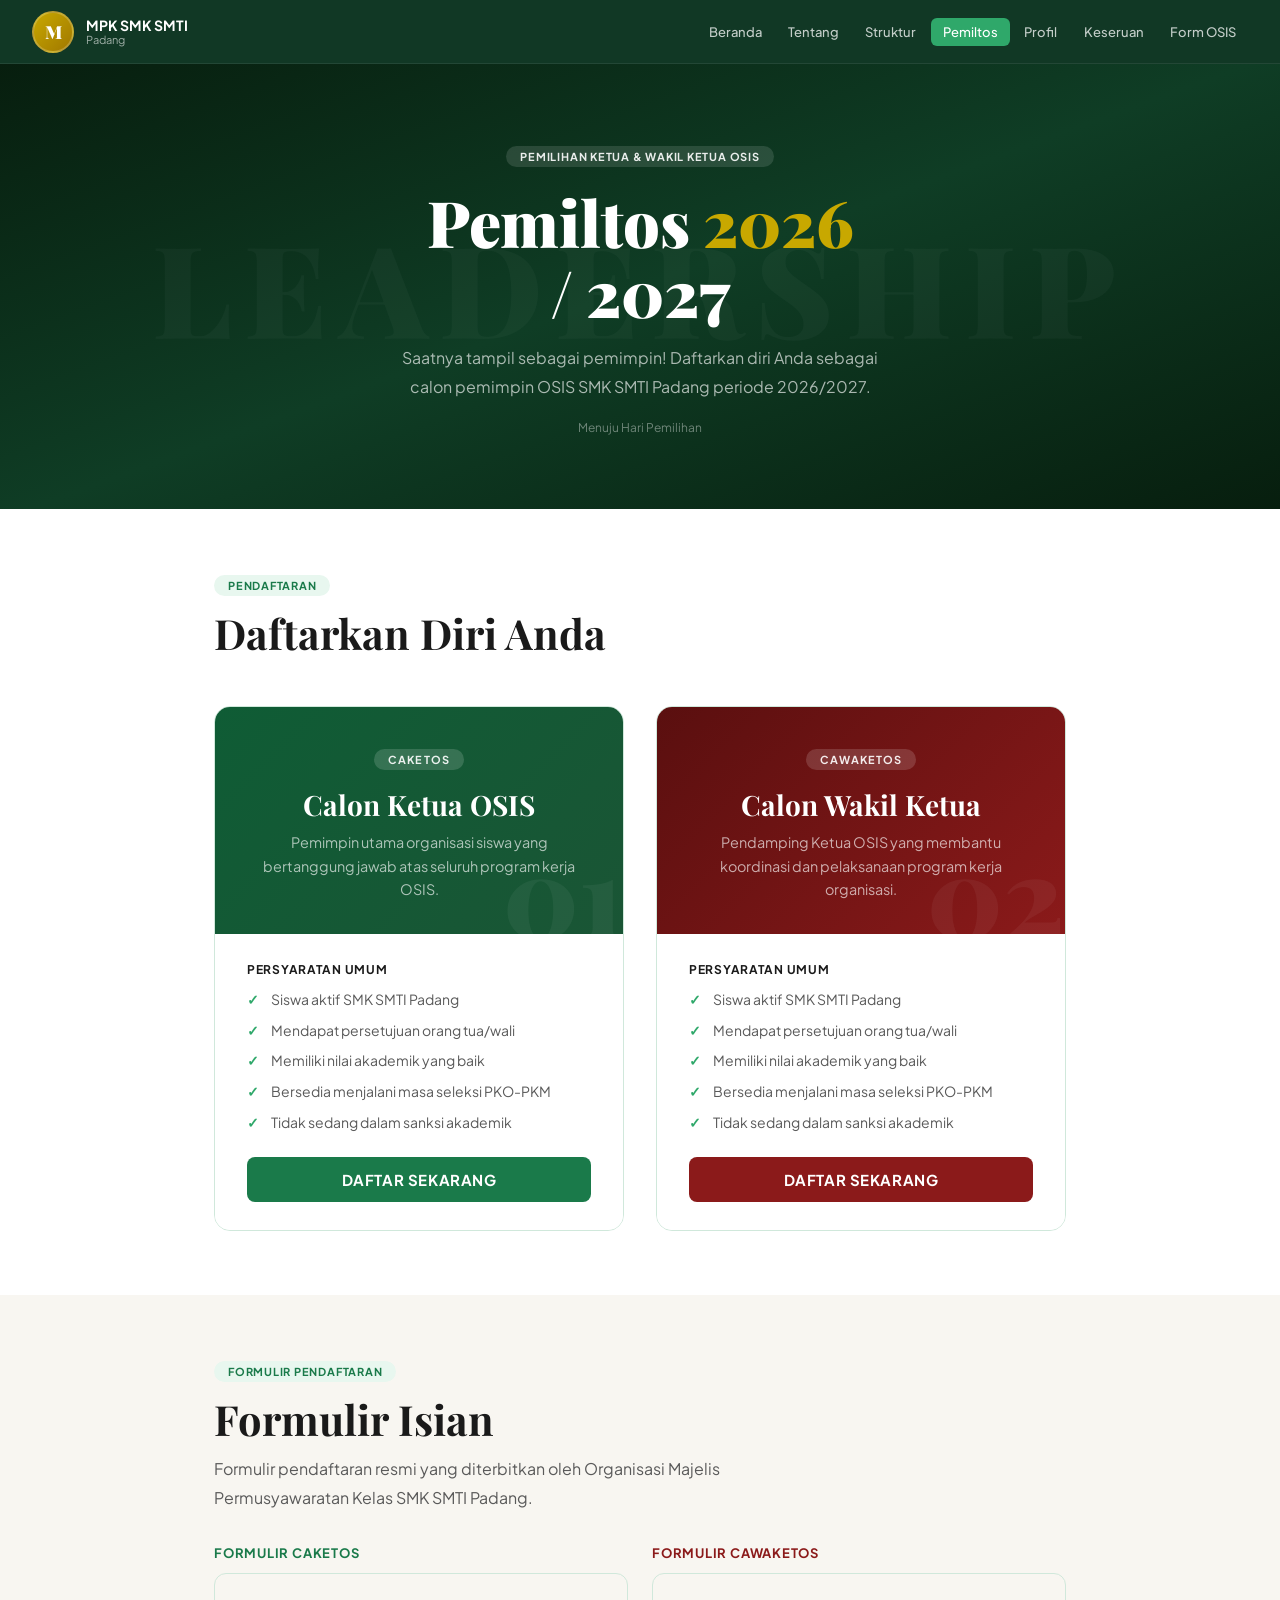
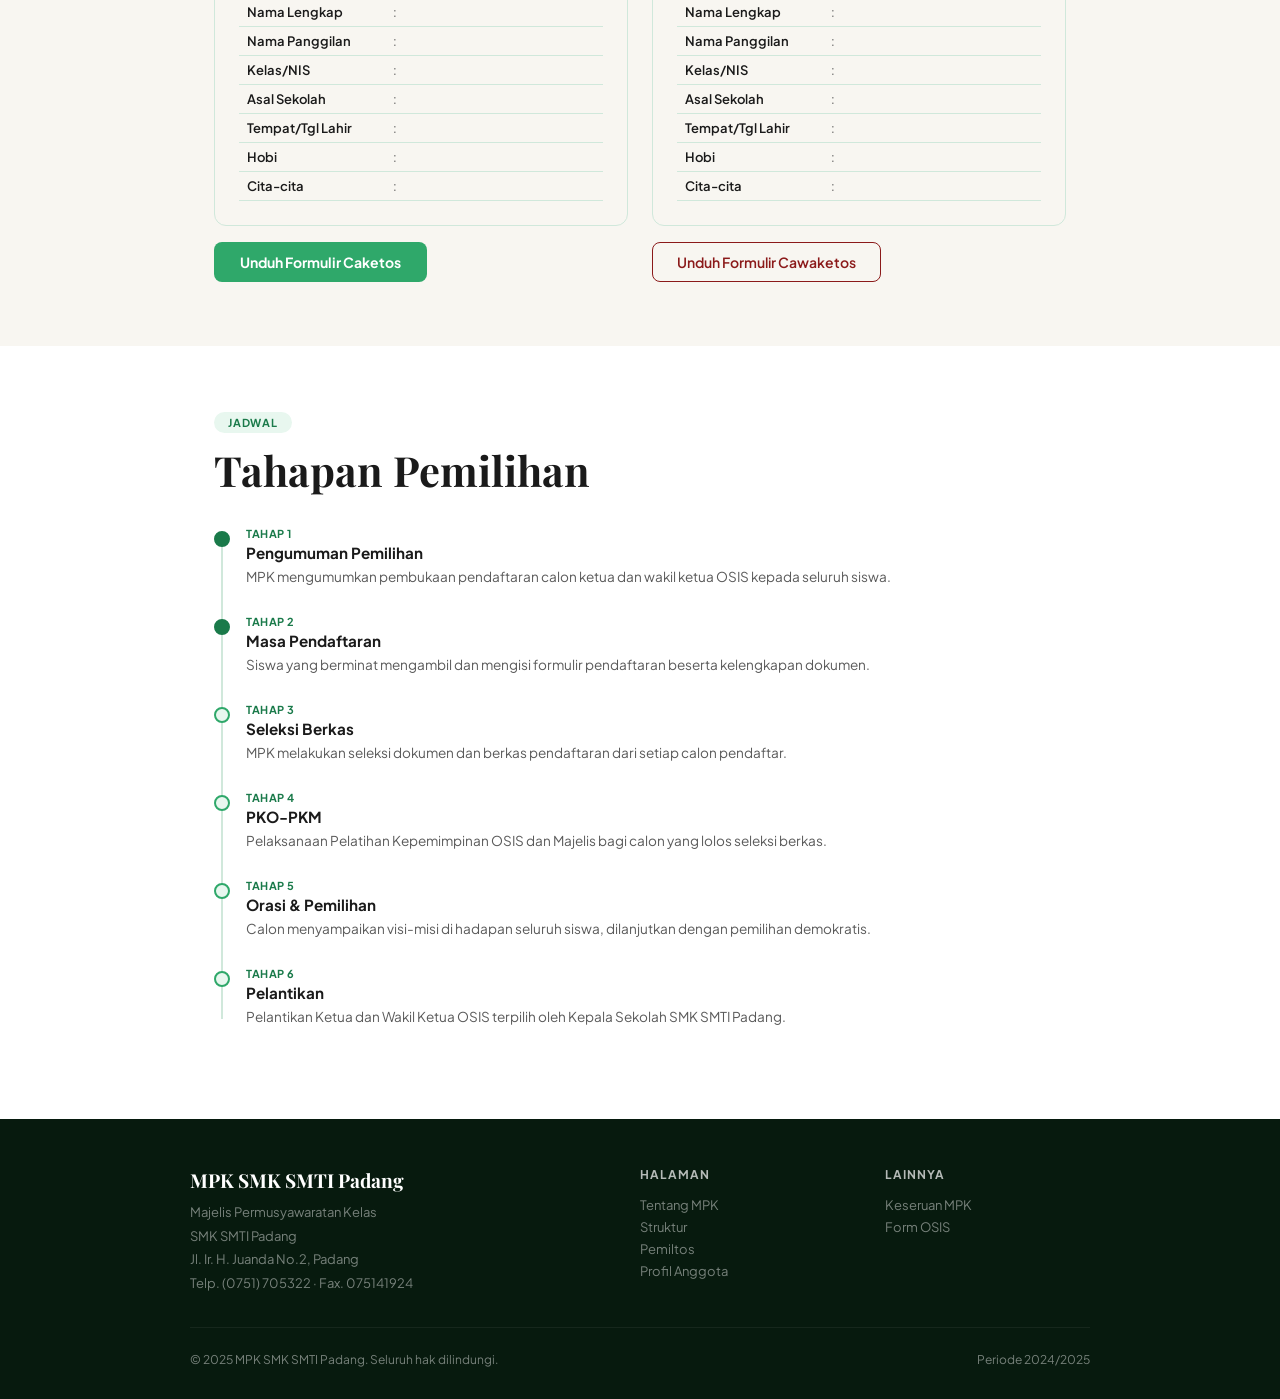
==== pemiltos.html @ 47f1c891 "Add files via upload" ====
<!DOCTYPE html>
<html lang="id">
<head>
<meta charset="UTF-8">
<meta name="viewport" content="width=device-width, initial-scale=1.0">
<title>Pemiltos 2026/2027 — MPK SMK SMTI Padang</title>
<link rel="stylesheet" href="style.css">
<style>
.content-section { padding: 64px 1.5rem; }
.content-section.alt { background: var(--putih); }

/* HERO OVERRIDE */
.pemiltos-hero {
  background: linear-gradient(160deg, #071e0e 0%, #0f3d25 50%, #071e0e 100%);
  padding: 80px 1.5rem 70px; text-align: center; position: relative; overflow: hidden;
}
.pemiltos-hero::before {
  content: 'LEADERSHIP';
  position: absolute; top: 50%; left: 50%; transform: translate(-50%,-50%);
  font-family: 'Playfair Display', serif; font-size: 8rem; font-weight: 900;
  color: rgba(255,255,255,0.03); white-space: nowrap; letter-spacing: 0.1em; pointer-events: none;
}
.pemiltos-hero .section-tag { background: rgba(255,255,255,0.12); color: rgba(255,255,255,0.9); }
.pemiltos-hero h1 { font-family: 'Playfair Display', serif; font-size: clamp(2.5rem,6vw,4rem); color: white; font-weight: 900; line-height: 1.1; margin: 0.5rem 0 1rem; }
.pemiltos-hero h1 em { color: var(--kuning); font-style: normal; }
.pemiltos-hero p { color: rgba(255,255,255,0.65); font-size: 1rem; line-height: 1.8; max-width: 500px; margin: 0 auto; }

/* COUNTDOWN */
.countdown-wrap {
  background: rgba(255,255,255,0.06); border: 1px solid rgba(255,255,255,0.12);
  border-radius: 14px; padding: 1.5rem 2rem; max-width: 480px; margin: 2.5rem auto 0;
  display: flex; justify-content: center; gap: 2rem;
}
.cd-item { text-align: center; }
.cd-num { font-family: 'Playfair Display', serif; font-size: 2.25rem; font-weight: 700; color: var(--kuning); line-height: 1; }
.cd-label { font-size: 11px; color: rgba(255,255,255,0.45); margin-top: 5px; text-transform: uppercase; letter-spacing: 0.07em; }
.cd-sep { font-family: 'Playfair Display', serif; font-size: 2rem; color: rgba(255,255,255,0.2); align-self: center; padding-bottom: 10px; }

/* CARDS DAFTAR */
.daftar-grid { display: grid; grid-template-columns: 1fr 1fr; gap: 2rem; margin-top: 3rem; }
.daftar-card {
  border-radius: 16px; overflow: hidden; border: 1px solid var(--border);
  transition: all 0.25s;
}
.daftar-card:hover { transform: translateY(-4px); box-shadow: 0 16px 40px rgba(26,122,74,0.15); }
.daftar-card-top {
  padding: 2.5rem 2rem 2rem; text-align: center; position: relative; overflow: hidden;
}
.daftar-card.caketos .daftar-card-top { background: linear-gradient(135deg, var(--hijau-gelap), #1a5535); }
.daftar-card.cawaketos .daftar-card-top { background: linear-gradient(135deg, #5a0f0f, var(--merah)); }
.daftar-card-top::before {
  content: attr(data-num);
  position: absolute; bottom: -15px; right: 0;
  font-family: 'Playfair Display', serif; font-size: 7rem; font-weight: 900;
  color: rgba(255,255,255,0.05); line-height: 1; pointer-events: none;
}
.daftar-label {
  display: inline-block; background: rgba(255,255,255,0.15); color: rgba(255,255,255,0.9);
  font-size: 11px; font-weight: 700; padding: 4px 14px; border-radius: 100px;
  letter-spacing: 0.1em; text-transform: uppercase; margin-bottom: 1rem;
}
.daftar-card-top h2 { font-family: 'Playfair Display', serif; font-size: 1.75rem; color: white; margin-bottom: 0.5rem; }
.daftar-card-top p { color: rgba(255,255,255,0.65); font-size: 0.9rem; line-height: 1.65; }
.daftar-card-body { background: var(--putih); padding: 1.75rem 2rem; }
.syarat-list { list-style: none; display: flex; flex-direction: column; gap: 0.6rem; margin-bottom: 1.5rem; }
.syarat-list li { font-size: 0.875rem; color: var(--teks-abu); padding-left: 1.5rem; position: relative; line-height: 1.5; }
.syarat-list li::before { content: '✓'; position: absolute; left: 0; color: var(--hijau-terang); font-weight: 700; }
.syarat-list li strong { color: var(--teks); }
.daftar-card.cawaketos .btn-daftar { background: var(--merah); }
.daftar-card.cawaketos .btn-daftar:hover { background: #a52020; }
.btn-daftar {
  display: block; background: var(--hijau); color: white; text-align: center;
  padding: 13px; border-radius: 8px; text-decoration: none; font-weight: 700;
  font-size: 15px; letter-spacing: 0.04em; transition: all 0.2s;
}
.btn-daftar:hover { transform: translateY(-1px); }

/* FORMULIR */
.formulir-preview {
  background: var(--bg); border-radius: 12px; border: 1px solid var(--border);
  padding: 1.5rem; font-size: 13px; color: var(--teks-abu);
}
.formulir-preview table { width: 100%; border-collapse: collapse; }
.formulir-preview td { padding: 6px 8px; border-bottom: 1px solid var(--border); }
.formulir-preview td:first-child { font-weight: 600; color: var(--teks); width: 40%; }

/* TIMELINE */
.timeline { position: relative; padding-left: 2rem; margin-top: 2rem; }
.timeline::before { content: ''; position: absolute; left: 7px; top: 8px; bottom: 8px; width: 2px; background: var(--border); }
.tl-item { position: relative; margin-bottom: 1.75rem; }
.tl-dot {
  position: absolute; left: -2rem; top: 4px;
  width: 16px; height: 16px; border-radius: 50%;
  background: var(--hijau-muda); border: 2px solid var(--hijau-terang);
}
.tl-item.done .tl-dot { background: var(--hijau); border-color: var(--hijau); }
.tl-item h4 { font-size: 0.95rem; font-weight: 700; color: var(--teks); margin-bottom: 4px; }
.tl-item p { font-size: 0.85rem; color: var(--teks-abu); line-height: 1.55; }
.tl-date { font-size: 11px; font-weight: 700; color: var(--hijau); text-transform: uppercase; letter-spacing: 0.05em; margin-bottom: 3px; }

@media(max-width:768px){
  .daftar-grid { grid-template-columns: 1fr; }
  .countdown-wrap { gap: 1rem; padding: 1.25rem; }
  .cd-num { font-size: 1.75rem; }
}
</style>
</head>
<body>
<nav>
  <a href="index.html" class="nav-logo">
    <div class="nav-logo-icon">M</div>
    <div class="nav-title">MPK SMK SMTI<span>Padang</span></div>
  </a>
  <div class="nav-links">
    <a href="index.html">Beranda</a>
    <a href="tentang.html">Tentang</a>
    <a href="struktur.html">Struktur</a>
    <a href="pemiltos.html">Pemiltos</a>
    <a href="profil.html">Profil</a>
    <a href="keseruan.html">Keseruan</a>
    <a href="form-osis.html">Form OSIS</a>
  </div>
  <div class="hamburger" onclick="toggleNav()"><span></span><span></span><span></span></div>
</nav>
<div class="nav-overlay" onclick="toggleNav()"></div>
<div class="nav-drawer">
  <a href="index.html">🏠 Beranda</a>
  <a href="tentang.html">📋 Tentang MPK</a>
  <a href="struktur.html">🏛️ Struktur Organisasi</a>
  <div class="drawer-section">Pemilihan</div>
  <a href="pemiltos.html">🗳️ Pemiltos 2026/2027</a>
  <div class="drawer-section">Profil</div>
  <a href="profil.html?bp=bp20">BP 20</a>
  <a href="profil.html?bp=bp21">BP 21</a>
  <a href="profil.html?bp=bp22">BP 22</a>
  <a href="profil.html?bp=bp23">BP 23</a>
  <div class="drawer-section">Lainnya</div>
  <a href="keseruan.html">🎉 Keseruan MPK</a>
  <a href="form-osis.html">📝 Form OSIS</a>
</div>

<div class="page-wrap">
  <!-- HERO -->
  <div class="pemiltos-hero">
    <div style="position:relative;z-index:1;">
      <span class="section-tag">Pemilihan Ketua &amp; Wakil Ketua OSIS</span>
      <h1>Pemiltos <em>2026</em><br>/ 2027</h1>
      <p>Saatnya tampil sebagai pemimpin! Daftarkan diri Anda sebagai calon pemimpin OSIS SMK SMTI Padang periode 2026/2027.</p>
      <div class="countdown-wrap" id="countdown">
        <div class="cd-item"><div class="cd-num" id="cd-hari">--</div><div class="cd-label">Hari</div></div>
        <div class="cd-sep">:</div>
        <div class="cd-item"><div class="cd-num" id="cd-jam">--</div><div class="cd-label">Jam</div></div>
        <div class="cd-sep">:</div>
        <div class="cd-item"><div class="cd-num" id="cd-menit">--</div><div class="cd-label">Menit</div></div>
        <div class="cd-sep">:</div>
        <div class="cd-item"><div class="cd-num" id="cd-detik">--</div><div class="cd-label">Detik</div></div>
      </div>
      <p style="margin-top:1rem;font-size:12px;color:rgba(255,255,255,0.4);">Menuju Hari Pemilihan</p>
    </div>
  </div>

  <!-- DAFTAR CARDS -->
  <section class="content-section alt">
    <div class="container">
      <span class="section-tag">Pendaftaran</span>
      <h2 class="section-judul">Daftarkan Diri Anda</h2>
      <div class="daftar-grid">
        <!-- CAKETOS -->
        <div class="daftar-card caketos" id="caketos">
          <div class="daftar-card-top" data-num="01">
            <div class="daftar-label">Caketos</div>
            <h2>Calon Ketua OSIS</h2>
            <p>Pemimpin utama organisasi siswa yang bertanggung jawab atas seluruh program kerja OSIS.</p>
          </div>
          <div class="daftar-card-body">
            <p style="font-size:12px;font-weight:700;color:var(--teks);margin-bottom:0.75rem;text-transform:uppercase;letter-spacing:0.06em;">Persyaratan Umum</p>
            <ul class="syarat-list">
              <li>Siswa aktif SMK SMTI Padang</li>
              <li>Mendapat persetujuan orang tua/wali</li>
              <li>Memiliki nilai akademik yang baik</li>
              <li>Bersedia menjalani masa seleksi PKO-PKM</li>
              <li>Tidak sedang dalam sanksi akademik</li>
            </ul>
            <a href="#" class="btn-daftar">DAFTAR SEKARANG</a>
          </div>
        </div>
        <!-- CAWAKETOS -->
        <div class="daftar-card cawaketos" id="cawaketos">
          <div class="daftar-card-top" data-num="02">
            <div class="daftar-label">Cawaketos</div>
            <h2>Calon Wakil Ketua</h2>
            <p>Pendamping Ketua OSIS yang membantu koordinasi dan pelaksanaan program kerja organisasi.</p>
          </div>
          <div class="daftar-card-body">
            <p style="font-size:12px;font-weight:700;color:var(--teks);margin-bottom:0.75rem;text-transform:uppercase;letter-spacing:0.06em;">Persyaratan Umum</p>
            <ul class="syarat-list">
              <li>Siswa aktif SMK SMTI Padang</li>
              <li>Mendapat persetujuan orang tua/wali</li>
              <li>Memiliki nilai akademik yang baik</li>
              <li>Bersedia menjalani masa seleksi PKO-PKM</li>
              <li>Tidak sedang dalam sanksi akademik</li>
            </ul>
            <a href="#" class="btn-daftar">DAFTAR SEKARANG</a>
          </div>
        </div>
      </div>
    </div>
  </section>

  <!-- FORMULIR PREVIEW -->
  <section class="content-section">
    <div class="container">
      <span class="section-tag">Formulir Pendaftaran</span>
      <h2 class="section-judul">Formulir Isian</h2>
      <p class="section-sub" style="margin-bottom:2rem;">Formulir pendaftaran resmi yang diterbitkan oleh Organisasi Majelis Permusyawaratan Kelas SMK SMTI Padang.</p>
      <div style="display:grid;grid-template-columns:1fr 1fr;gap:1.5rem;">
        <div>
          <p style="font-size:13px;font-weight:700;color:var(--hijau);margin-bottom:0.75rem;text-transform:uppercase;letter-spacing:0.06em;">Formulir Caketos</p>
          <div class="formulir-preview">
            <table>
              <tr><td>Nama Lengkap</td><td>:</td></tr>
              <tr><td>Nama Panggilan</td><td>:</td></tr>
              <tr><td>Kelas/NIS</td><td>:</td></tr>
              <tr><td>Asal Sekolah</td><td>:</td></tr>
              <tr><td>Tempat/Tgl Lahir</td><td>:</td></tr>
              <tr><td>Hobi</td><td>:</td></tr>
              <tr><td>Cita-cita</td><td>:</td></tr>
            </table>
          </div>
          <a href="#" class="btn-hijau" style="margin-top:1rem;display:inline-block;">Unduh Formulir Caketos</a>
        </div>
        <div>
          <p style="font-size:13px;font-weight:700;color:var(--merah);margin-bottom:0.75rem;text-transform:uppercase;letter-spacing:0.06em;">Formulir Cawaketos</p>
          <div class="formulir-preview">
            <table>
              <tr><td>Nama Lengkap</td><td>:</td></tr>
              <tr><td>Nama Panggilan</td><td>:</td></tr>
              <tr><td>Kelas/NIS</td><td>:</td></tr>
              <tr><td>Asal Sekolah</td><td>:</td></tr>
              <tr><td>Tempat/Tgl Lahir</td><td>:</td></tr>
              <tr><td>Hobi</td><td>:</td></tr>
              <tr><td>Cita-cita</td><td>:</td></tr>
            </table>
          </div>
          <a href="#" class="btn-outline" style="margin-top:1rem;display:inline-block;border-color:var(--merah);color:var(--merah);">Unduh Formulir Cawaketos</a>
        </div>
      </div>
    </div>
  </section>

  <!-- TIMELINE -->
  <section class="content-section alt">
    <div class="container">
      <span class="section-tag">Jadwal</span>
      <h2 class="section-judul">Tahapan Pemilihan</h2>
      <div class="timeline">
        <div class="tl-item done">
          <div class="tl-dot"></div>
          <div class="tl-date">Tahap 1</div>
          <h4>Pengumuman Pemilihan</h4>
          <p>MPK mengumumkan pembukaan pendaftaran calon ketua dan wakil ketua OSIS kepada seluruh siswa.</p>
        </div>
        <div class="tl-item done">
          <div class="tl-dot"></div>
          <div class="tl-date">Tahap 2</div>
          <h4>Masa Pendaftaran</h4>
          <p>Siswa yang berminat mengambil dan mengisi formulir pendaftaran beserta kelengkapan dokumen.</p>
        </div>
        <div class="tl-item">
          <div class="tl-dot"></div>
          <div class="tl-date">Tahap 3</div>
          <h4>Seleksi Berkas</h4>
          <p>MPK melakukan seleksi dokumen dan berkas pendaftaran dari setiap calon pendaftar.</p>
        </div>
        <div class="tl-item">
          <div class="tl-dot"></div>
          <div class="tl-date">Tahap 4</div>
          <h4>PKO-PKM</h4>
          <p>Pelaksanaan Pelatihan Kepemimpinan OSIS dan Majelis bagi calon yang lolos seleksi berkas.</p>
        </div>
        <div class="tl-item">
          <div class="tl-dot"></div>
          <div class="tl-date">Tahap 5</div>
          <h4>Orasi & Pemilihan</h4>
          <p>Calon menyampaikan visi-misi di hadapan seluruh siswa, dilanjutkan dengan pemilihan demokratis.</p>
        </div>
        <div class="tl-item">
          <div class="tl-dot"></div>
          <div class="tl-date">Tahap 6</div>
          <h4>Pelantikan</h4>
          <p>Pelantikan Ketua dan Wakil Ketua OSIS terpilih oleh Kepala Sekolah SMK SMTI Padang.</p>
        </div>
      </div>
    </div>
  </section>
</div>

<footer>
  <div class="footer-inner">
    <div class="footer-brand">
      <h3>MPK SMK SMTI Padang</h3>
      <p>Majelis Permusyawaratan Kelas<br>SMK SMTI Padang<br>Jl. Ir. H. Juanda No.2, Padang<br>Telp. (0751) 705322 · Fax. 075141924</p>
    </div>
    <div class="footer-col">
      <h4>Halaman</h4>
      <a href="tentang.html">Tentang MPK</a>
      <a href="struktur.html">Struktur</a>
      <a href="pemiltos.html">Pemiltos</a>
      <a href="profil.html">Profil Anggota</a>
    </div>
    <div class="footer-col">
      <h4>Lainnya</h4>
      <a href="keseruan.html">Keseruan MPK</a>
      <a href="form-osis.html">Form OSIS</a>
    </div>
  </div>
  <div class="footer-bottom">
    <span>© 2025 MPK SMK SMTI Padang. Seluruh hak dilindungi.</span>
    <span>Periode 2024/2025</span>
  </div>
</footer>
<script src="nav.js"></script>
<script>
// Countdown to a target date (set to ~6 months from now as example)
const target = new Date('2025-10-01T08:00:00');
function updateCountdown() {
  const now = new Date();
  const diff = target - now;
  if (diff <= 0) { document.getElementById('countdown').style.display='none'; return; }
  const d = Math.floor(diff/86400000);
  const h = Math.floor((diff%86400000)/3600000);
  const m = Math.floor((diff%3600000)/60000);
  const s = Math.floor((diff%60000)/1000);
  document.getElementById('cd-hari').textContent = String(d).padStart(2,'0');
  document.getElementById('cd-jam').textContent = String(h).padStart(2,'0');
  document.getElementById('cd-menit').textContent = String(m).padStart(2,'0');
  document.getElementById('cd-detik').textContent = String(s).padStart(2,'0');
}
updateCountdown();
setInterval(updateCountdown, 1000);
</script>
</body>
</html>
---- style.css ----
@import url('https://fonts.googleapis.com/css2?family=Playfair+Display:wght@700;900&family=Plus+Jakarta+Sans:wght@400;500;600;700&display=swap');

:root {
  --hijau: #1a7a4a;
  --hijau-gelap: #0f5c35;
  --hijau-terang: #2fa86a;
  --hijau-muda: #e8f7ef;
  --merah: #8b1a1a;
  --kuning: #c8a800;
  --teks: #1a1a1a;
  --teks-abu: #5a5a5a;
  --bg: #f8f6f1;
  --putih: #ffffff;
  --border: #d0e8db;
}

* { margin: 0; padding: 0; box-sizing: border-box; }
body {
  font-family: 'Plus Jakarta Sans', sans-serif;
  background: var(--bg);
  color: var(--teks);
  overflow-x: hidden;
}

/* ===== NAV ===== */
nav {
  position: fixed; top: 0; left: 0; right: 0; z-index: 1000;
  background: rgba(10,50,30,0.97);
  backdrop-filter: blur(10px);
  display: flex; align-items: center; justify-content: space-between;
  padding: 0 2rem; height: 64px;
  border-bottom: 1px solid rgba(255,255,255,0.08);
}
.nav-logo { display: flex; align-items: center; gap: 12px; text-decoration: none; }
.nav-logo-icon {
  width: 42px; height: 42px; border-radius: 50%;
  background: linear-gradient(135deg, var(--kuning), #a07800);
  display: flex; align-items: center; justify-content: center;
  font-size: 18px; font-weight: 900; color: white;
  font-family: 'Playfair Display', serif;
  border: 2px solid rgba(255,255,255,0.2);
  flex-shrink: 0;
}
.nav-title { color: white; font-size: 14px; font-weight: 700; line-height: 1.2; }
.nav-title span { display: block; font-size: 11px; font-weight: 400; color: rgba(255,255,255,0.6); }
.nav-links { display: flex; gap: 0.15rem; align-items: center; }
.nav-links a {
  color: rgba(255,255,255,0.75); text-decoration: none; font-size: 13px;
  padding: 6px 12px; border-radius: 6px; transition: all 0.2s; font-weight: 500;
}
.nav-links a:hover { background: rgba(255,255,255,0.12); color: white; }
.nav-links a.aktif { background: var(--hijau-terang); color: white; }

/* Hamburger */
.hamburger { display: none; flex-direction: column; gap: 5px; cursor: pointer; padding: 4px; }
.hamburger span { width: 22px; height: 2px; background: white; border-radius: 2px; transition: 0.3s; display: block; }
.nav-overlay {
  position: fixed; inset: 0; background: rgba(0,0,0,0.5); z-index: 999;
  opacity: 0; pointer-events: none; transition: opacity 0.3s;
}
.nav-overlay.aktif { opacity: 1; pointer-events: all; }
.nav-drawer {
  position: fixed; top: 0; right: -280px; bottom: 0; width: 260px; z-index: 1001;
  background: #0a2c1c; padding: 80px 1.5rem 2rem;
  transition: right 0.3s ease; display: flex; flex-direction: column; gap: 0.25rem;
  overflow-y: auto;
}
.nav-drawer.aktif { right: 0; }
.nav-drawer a {
  color: rgba(255,255,255,0.8); text-decoration: none; font-size: 15px;
  padding: 10px 14px; border-radius: 8px; transition: all 0.2s; font-weight: 500;
}
.nav-drawer a:hover, .nav-drawer a.aktif { background: rgba(255,255,255,0.1); color: white; }
.drawer-section {
  font-size: 10px; font-weight: 700; color: rgba(255,255,255,0.35);
  letter-spacing: 0.1em; text-transform: uppercase;
  padding: 12px 14px 4px; margin-top: 8px;
}

/* ===== LAYOUT ===== */
.page-wrap { padding-top: 64px; min-height: 100vh; }
.container { max-width: 900px; margin: 0 auto; padding: 0 1.5rem; }

/* ===== SHARED COMPONENTS ===== */
.section-tag {
  display: inline-block; background: var(--hijau-muda);
  color: var(--hijau); font-size: 11px; font-weight: 700;
  padding: 4px 14px; border-radius: 100px; letter-spacing: 0.07em;
  text-transform: uppercase; margin-bottom: 0.75rem;
}
.section-judul {
  font-family: 'Playfair Display', serif;
  font-size: clamp(1.75rem, 4vw, 2.6rem);
  font-weight: 700; color: var(--teks); line-height: 1.2; margin-bottom: 0.75rem;
}
.section-sub { font-size: 1rem; color: var(--teks-abu); line-height: 1.8; max-width: 560px; }

.page-hero {
  background: linear-gradient(160deg, var(--hijau-gelap) 0%, #1a5535 100%);
  padding: 60px 1.5rem 50px; position: relative; overflow: hidden;
}
.page-hero::before {
  content: attr(data-title);
  position: absolute; bottom: -20px; right: -10px;
  font-family: 'Playfair Display', serif; font-size: 8rem; font-weight: 900;
  color: rgba(255,255,255,0.04); white-space: nowrap; pointer-events: none;
  line-height: 1;
}
.page-hero .section-tag { background: rgba(255,255,255,0.12); color: rgba(255,255,255,0.9); }
.page-hero h1 {
  font-family: 'Playfair Display', serif;
  font-size: clamp(2rem, 5vw, 3.25rem);
  font-weight: 900; color: white; line-height: 1.15;
}
.page-hero h1 em { color: var(--kuning); font-style: normal; }
.page-hero p { color: rgba(255,255,255,0.7); font-size: 1rem; line-height: 1.75; margin-top: 0.75rem; max-width: 540px; }

.btn-hijau {
  display: inline-block; background: var(--hijau-terang); color: white;
  padding: 11px 26px; border-radius: 8px; text-decoration: none;
  font-weight: 700; font-size: 14px; transition: all 0.2s; border: none; cursor: pointer;
}
.btn-hijau:hover { background: #27cc75; transform: translateY(-1px); }
.btn-outline {
  display: inline-block; background: transparent; color: var(--hijau);
  border: 1.5px solid var(--hijau); padding: 10px 24px; border-radius: 8px;
  text-decoration: none; font-weight: 600; font-size: 14px; transition: all 0.2s; cursor: pointer;
}
.btn-outline:hover { background: var(--hijau-muda); }

/* Card */
.card {
  background: var(--putih); border-radius: 12px;
  border: 1px solid var(--border); padding: 1.5rem;
  transition: all 0.2s;
}
.card:hover { transform: translateY(-2px); box-shadow: 0 8px 24px rgba(26,122,74,0.1); }

/* ===== FOOTER ===== */
footer {
  background: #071a0e;
  color: rgba(255,255,255,0.45);
  padding: 3rem 1.5rem 2rem;
}
.footer-inner {
  max-width: 900px; margin: 0 auto;
  display: grid; grid-template-columns: 2fr 1fr 1fr; gap: 2.5rem;
}
.footer-brand h3 { font-family: 'Playfair Display', serif; color: white; font-size: 1.2rem; margin-bottom: 0.5rem; }
.footer-brand p { font-size: 13px; line-height: 1.8; }
.footer-col h4 { color: rgba(255,255,255,0.7); font-size: 12px; text-transform: uppercase; letter-spacing: 0.08em; margin-bottom: 0.75rem; }
.footer-col a { display: block; color: rgba(255,255,255,0.45); text-decoration: none; font-size: 13px; padding: 3px 0; transition: color 0.2s; }
.footer-col a:hover { color: var(--hijau-terang); }
.footer-bottom { max-width: 900px; margin: 2rem auto 0; padding-top: 1.5rem; border-top: 1px solid rgba(255,255,255,0.06); font-size: 12px; display: flex; justify-content: space-between; flex-wrap: wrap; gap: 0.5rem; }

@media (max-width: 768px) {
  .nav-links { display: none; }
  .hamburger { display: flex; }
  .footer-inner { grid-template-columns: 1fr; gap: 1.5rem; }
  .footer-bottom { flex-direction: column; }
}
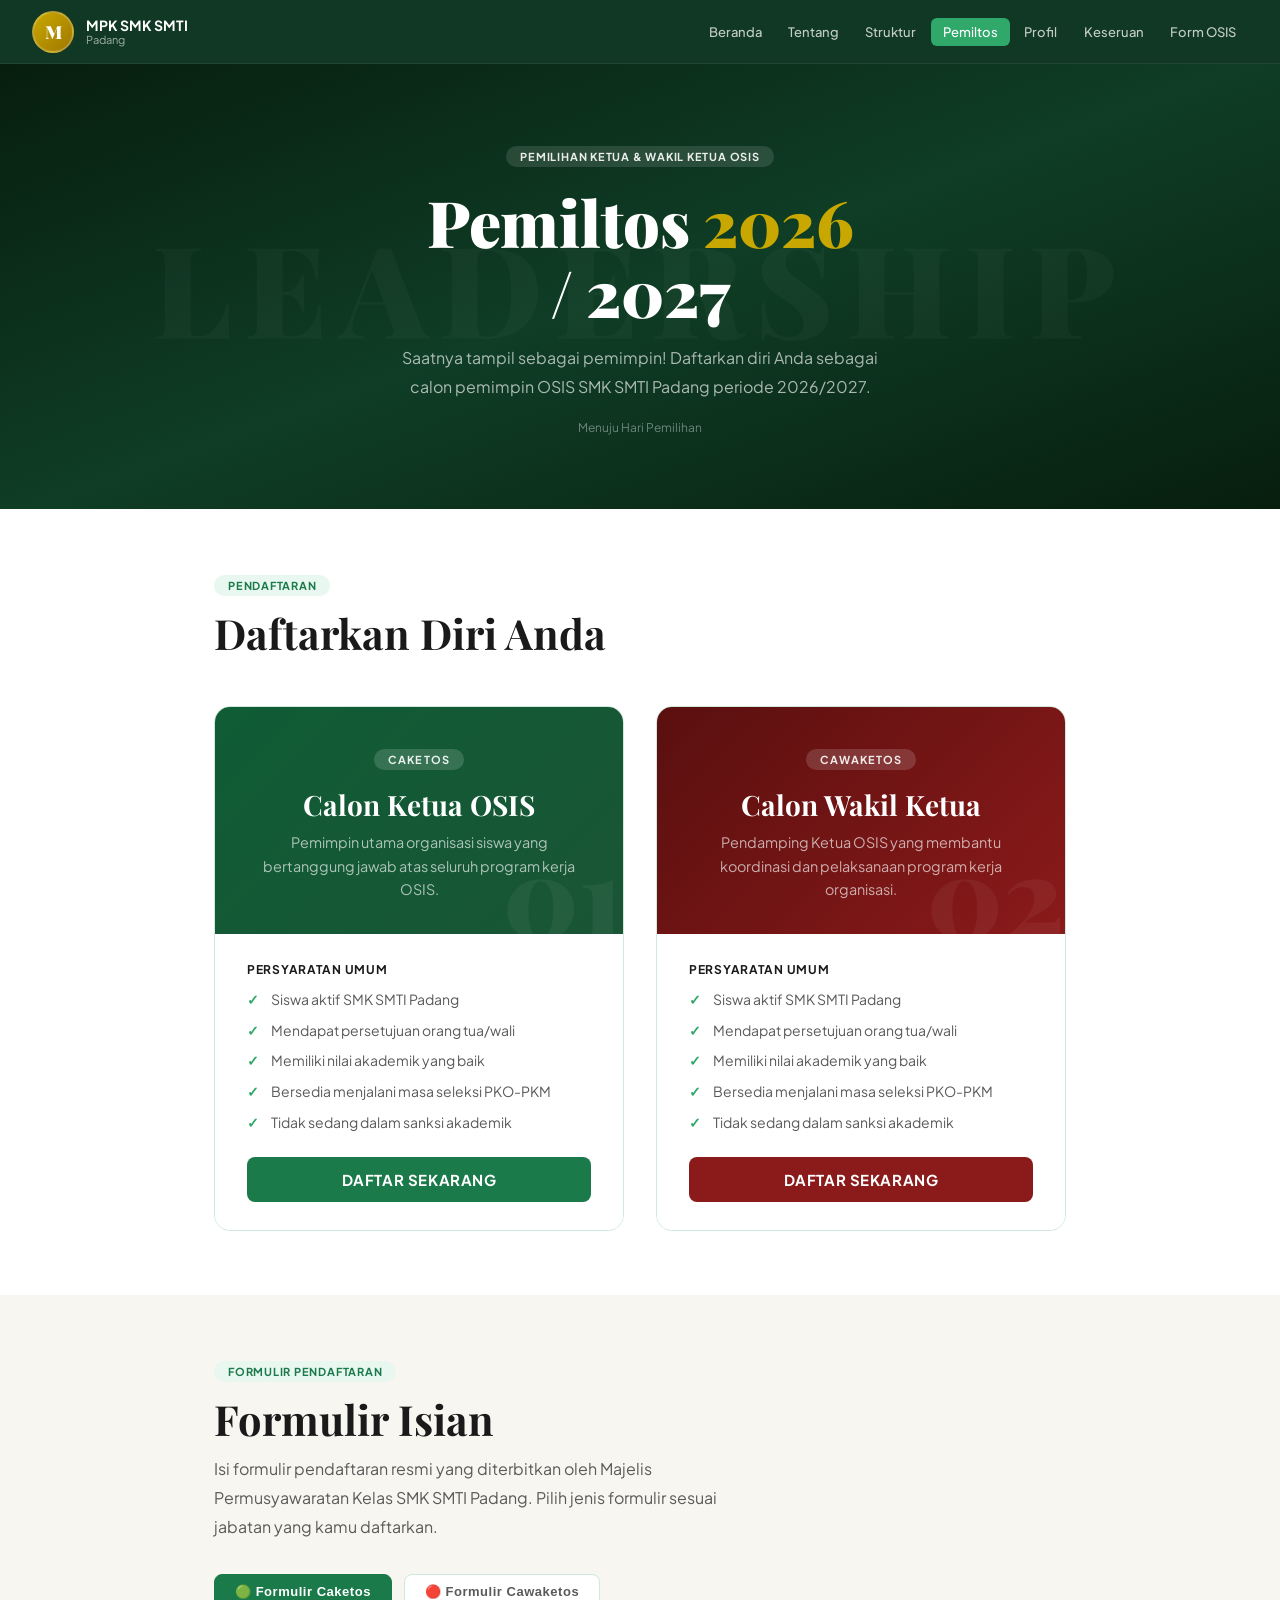
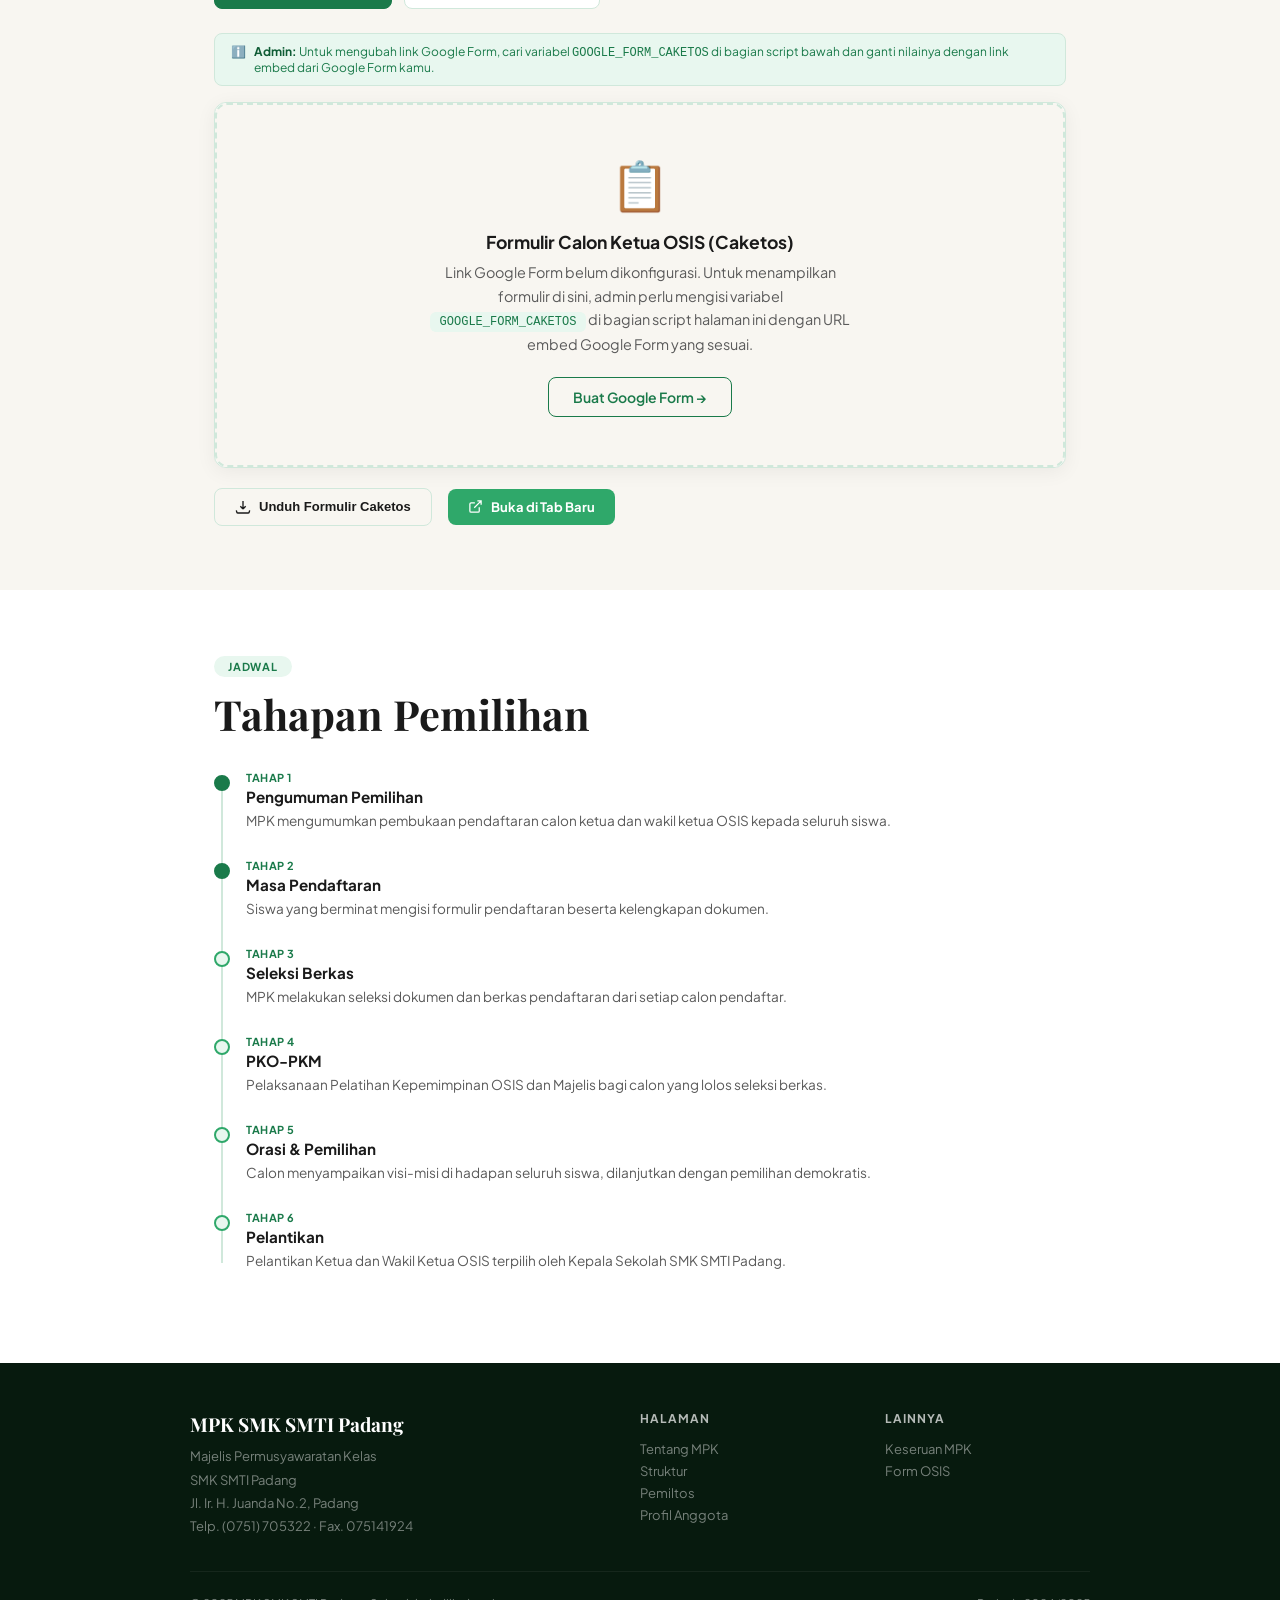
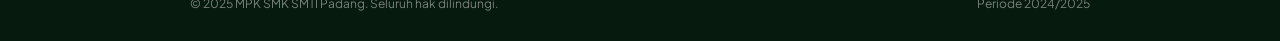
==== commit 17f2fe52: "Add files via upload" ====
--- a/pemiltos.html
+++ b/pemiltos.html
@@ -9,7 +9,7 @@
 .content-section { padding: 64px 1.5rem; }
 .content-section.alt { background: var(--putih); }
 
-/* HERO OVERRIDE */
+/* HERO */
 .pemiltos-hero {
   background: linear-gradient(160deg, #071e0e 0%, #0f3d25 50%, #071e0e 100%);
   padding: 80px 1.5rem 70px; text-align: center; position: relative; overflow: hidden;
@@ -75,14 +75,77 @@
 }
 .btn-daftar:hover { transform: translateY(-1px); }
 
-/* FORMULIR */
-.formulir-preview {
-  background: var(--bg); border-radius: 12px; border: 1px solid var(--border);
-  padding: 1.5rem; font-size: 13px; color: var(--teks-abu);
-}
-.formulir-preview table { width: 100%; border-collapse: collapse; }
-.formulir-preview td { padding: 6px 8px; border-bottom: 1px solid var(--border); }
-.formulir-preview td:first-child { font-weight: 600; color: var(--teks); width: 40%; }
+/* ============================================================
+   FORMULIR GOOGLE FORM EMBED
+   ============================================================ */
+.formulir-tabs {
+  display: flex; gap: 0.75rem; margin-bottom: 1.5rem; flex-wrap: wrap;
+}
+.formulir-tab {
+  padding: 9px 20px; border-radius: 8px; border: 1.5px solid var(--border);
+  background: var(--putih); color: var(--teks-abu); font-size: 13px; font-weight: 700;
+  cursor: pointer; transition: all 0.2s; letter-spacing: 0.04em;
+}
+.formulir-tab.aktif.caketos { background: var(--hijau); border-color: var(--hijau); color: white; }
+.formulir-tab.aktif.cawaketos { background: var(--merah); border-color: var(--merah); color: white; }
+.formulir-tab:not(.aktif):hover { border-color: var(--hijau); color: var(--hijau); }
+
+.form-panel { display: none; }
+.form-panel.aktif { display: block; }
+
+/* Wrapper iframe Google Form */
+.google-form-wrap {
+  border-radius: 12px; overflow: hidden; border: 1px solid var(--border);
+  box-shadow: 0 4px 20px rgba(0,0,0,0.06); background: white;
+  position: relative;
+}
+.google-form-wrap iframe {
+  width: 100%; border: none; display: block;
+  min-height: 620px;
+}
+
+/* Placeholder jika link belum diisi */
+.form-placeholder {
+  background: var(--bg); border-radius: 12px; border: 2px dashed var(--border);
+  padding: 3rem 2rem; text-align: center;
+}
+.form-placeholder .placeholder-icon { font-size: 3rem; margin-bottom: 1rem; }
+.form-placeholder h4 { font-size: 1.1rem; font-weight: 700; color: var(--teks); margin-bottom: 0.5rem; }
+.form-placeholder p { font-size: 0.9rem; color: var(--teks-abu); line-height: 1.65; max-width: 440px; margin: 0 auto 1.25rem; }
+.form-placeholder code {
+  background: var(--hijau-muda); color: var(--hijau); font-size: 12px;
+  padding: 3px 10px; border-radius: 6px; font-family: monospace;
+}
+
+/* Tombol unduh formulir */
+.formulir-aksi {
+  display: flex; gap: 1rem; margin-top: 1.25rem; flex-wrap: wrap; align-items: center;
+}
+.btn-unduh {
+  display: inline-flex; align-items: center; gap: 8px;
+  background: var(--bg); color: var(--teks); border: 1.5px solid var(--border);
+  padding: 10px 20px; border-radius: 8px; text-decoration: none; font-weight: 700;
+  font-size: 13px; transition: all 0.2s; cursor: pointer;
+}
+.btn-unduh:hover { border-color: var(--hijau); color: var(--hijau); background: var(--hijau-muda); }
+.btn-unduh svg { width: 16px; height: 16px; flex-shrink: 0; }
+.btn-buka-form {
+  display: inline-flex; align-items: center; gap: 8px;
+  background: var(--hijau-terang); color: white;
+  padding: 10px 20px; border-radius: 8px; text-decoration: none; font-weight: 700;
+  font-size: 13px; transition: all 0.2s;
+}
+.btn-buka-form:hover { background: #27cc75; transform: translateY(-1px); }
+.btn-buka-form-merah { background: var(--merah); }
+.btn-buka-form-merah:hover { background: #a52020; }
+
+/* Keterangan link form */
+.form-link-info {
+  background: var(--hijau-muda); border-radius: 8px; border: 1px solid var(--border);
+  padding: 10px 16px; font-size: 12px; color: var(--hijau); margin-bottom: 1rem;
+  display: flex; align-items: flex-start; gap: 8px;
+}
+.form-link-info strong { color: var(--hijau-gelap); }
 
 /* TIMELINE */
 .timeline { position: relative; padding-left: 2rem; margin-top: 2rem; }
@@ -102,6 +165,7 @@
   .daftar-grid { grid-template-columns: 1fr; }
   .countdown-wrap { gap: 1rem; padding: 1.25rem; }
   .cd-num { font-size: 1.75rem; }
+  .formulir-aksi { flex-direction: column; align-items: flex-start; }
 }
 </style>
 </head>
@@ -181,7 +245,8 @@
               <li>Bersedia menjalani masa seleksi PKO-PKM</li>
               <li>Tidak sedang dalam sanksi akademik</li>
             </ul>
-            <a href="#" class="btn-daftar">DAFTAR SEKARANG</a>
+            <!-- Tombol daftar langsung scroll ke form Google di bawah -->
+            <a href="#formulir-caketos" class="btn-daftar" onclick="bukaFormulir('caketos')">DAFTAR SEKARANG</a>
           </div>
         </div>
         <!-- CAWAKETOS -->
@@ -200,49 +265,104 @@
               <li>Bersedia menjalani masa seleksi PKO-PKM</li>
               <li>Tidak sedang dalam sanksi akademik</li>
             </ul>
-            <a href="#" class="btn-daftar">DAFTAR SEKARANG</a>
+            <a href="#formulir-cawaketos" class="btn-daftar" onclick="bukaFormulir('cawaketos')">DAFTAR SEKARANG</a>
           </div>
         </div>
       </div>
     </div>
   </section>
 
-  <!-- FORMULIR PREVIEW -->
-  <section class="content-section">
+  <!-- FORMULIR PENDAFTARAN (Google Form Embed + Unduh) -->
+  <section class="content-section" id="formulir-section">
     <div class="container">
       <span class="section-tag">Formulir Pendaftaran</span>
       <h2 class="section-judul">Formulir Isian</h2>
-      <p class="section-sub" style="margin-bottom:2rem;">Formulir pendaftaran resmi yang diterbitkan oleh Organisasi Majelis Permusyawaratan Kelas SMK SMTI Padang.</p>
-      <div style="display:grid;grid-template-columns:1fr 1fr;gap:1.5rem;">
-        <div>
-          <p style="font-size:13px;font-weight:700;color:var(--hijau);margin-bottom:0.75rem;text-transform:uppercase;letter-spacing:0.06em;">Formulir Caketos</p>
-          <div class="formulir-preview">
-            <table>
-              <tr><td>Nama Lengkap</td><td>:</td></tr>
-              <tr><td>Nama Panggilan</td><td>:</td></tr>
-              <tr><td>Kelas/NIS</td><td>:</td></tr>
-              <tr><td>Asal Sekolah</td><td>:</td></tr>
-              <tr><td>Tempat/Tgl Lahir</td><td>:</td></tr>
-              <tr><td>Hobi</td><td>:</td></tr>
-              <tr><td>Cita-cita</td><td>:</td></tr>
-            </table>
+      <p class="section-sub" style="margin-bottom:2rem;">
+        Isi formulir pendaftaran resmi yang diterbitkan oleh Majelis Permusyawaratan Kelas SMK SMTI Padang.
+        Pilih jenis formulir sesuai jabatan yang kamu daftarkan.
+      </p>
+
+      <!-- Tab pilih formulir -->
+      <div class="formulir-tabs">
+        <button class="formulir-tab aktif caketos" onclick="bukaFormulir('caketos')" id="tab-caketos">
+          🟢 Formulir Caketos
+        </button>
+        <button class="formulir-tab cawaketos" onclick="bukaFormulir('cawaketos')" id="tab-cawaketos">
+          🔴 Formulir Cawaketos
+        </button>
+      </div>
+
+      <!-- ============================================================
+           FORMULIR CAKETOS
+           Cara mengatur: Ganti nilai GOOGLE_FORM_CAKETOS dengan link
+           embed Google Form milikmu. Klik "Send" di Google Form →
+           pilih ikon "<>" → centang "Embed" → salin URL iframe-nya.
+           Contoh: https://docs.google.com/forms/d/e/XXXXXX/viewform?embedded=true
+           ============================================================ -->
+      <div class="form-panel aktif" id="formulir-caketos">
+        <div class="form-link-info">
+          <span>ℹ️</span>
+          <div>
+            <strong>Admin:</strong> Untuk mengubah link Google Form, cari variabel
+            <code>GOOGLE_FORM_CAKETOS</code> di bagian script bawah dan ganti nilainya
+            dengan link embed dari Google Form kamu.
           </div>
-          <a href="#" class="btn-hijau" style="margin-top:1rem;display:inline-block;">Unduh Formulir Caketos</a>
-        </div>
-        <div>
-          <p style="font-size:13px;font-weight:700;color:var(--merah);margin-bottom:0.75rem;text-transform:uppercase;letter-spacing:0.06em;">Formulir Cawaketos</p>
-          <div class="formulir-preview">
-            <table>
-              <tr><td>Nama Lengkap</td><td>:</td></tr>
-              <tr><td>Nama Panggilan</td><td>:</td></tr>
-              <tr><td>Kelas/NIS</td><td>:</td></tr>
-              <tr><td>Asal Sekolah</td><td>:</td></tr>
-              <tr><td>Tempat/Tgl Lahir</td><td>:</td></tr>
-              <tr><td>Hobi</td><td>:</td></tr>
-              <tr><td>Cita-cita</td><td>:</td></tr>
-            </table>
+        </div>
+
+        <!-- Google Form akan dimuat di sini oleh JavaScript -->
+        <div class="google-form-wrap" id="wrap-caketos">
+          <!-- iframe diisi otomatis oleh script -->
+        </div>
+
+        <!-- Aksi: Unduh & Buka di tab baru -->
+        <div class="formulir-aksi">
+          <button class="btn-unduh" onclick="unduhFormulir('caketos')" title="Unduh formulir sebagai PDF">
+            <svg viewBox="0 0 24 24" fill="none" stroke="currentColor" stroke-width="2">
+              <path d="M12 15V3m0 12l-4-4m4 4l4-4M2 17l.621 2.485A2 2 0 004.561 21h14.878a2 2 0 001.94-1.515L22 17"/>
+            </svg>
+            Unduh Formulir Caketos
+          </button>
+          <a href="#" id="link-buka-caketos" target="_blank" rel="noopener" class="btn-buka-form">
+            <svg viewBox="0 0 24 24" fill="none" stroke="currentColor" stroke-width="2" style="width:15px;height:15px;">
+              <path d="M18 13v6a2 2 0 01-2 2H5a2 2 0 01-2-2V8a2 2 0 012-2h6M15 3h6v6M10 14L21 3"/>
+            </svg>
+            Buka di Tab Baru
+          </a>
+        </div>
+      </div>
+
+      <!-- ============================================================
+           FORMULIR CAWAKETOS
+           Cara mengatur: Ganti nilai GOOGLE_FORM_CAWAKETOS dengan link
+           embed Google Form untuk Cawaketos.
+           ============================================================ -->
+      <div class="form-panel" id="formulir-cawaketos">
+        <div class="form-link-info" style="background:#fff0f0;border-color:#f5c0c0;color:var(--merah);">
+          <span>ℹ️</span>
+          <div>
+            <strong>Admin:</strong> Untuk mengubah link Google Form, cari variabel
+            <code>GOOGLE_FORM_CAWAKETOS</code> di bagian script bawah dan ganti nilainya
+            dengan link embed dari Google Form kamu.
           </div>
-          <a href="#" class="btn-outline" style="margin-top:1rem;display:inline-block;border-color:var(--merah);color:var(--merah);">Unduh Formulir Cawaketos</a>
+        </div>
+
+        <div class="google-form-wrap" id="wrap-cawaketos">
+          <!-- iframe diisi otomatis oleh script -->
+        </div>
+
+        <div class="formulir-aksi">
+          <button class="btn-unduh" onclick="unduhFormulir('cawaketos')" title="Unduh formulir sebagai PDF" style="border-color:var(--merah);color:var(--merah);">
+            <svg viewBox="0 0 24 24" fill="none" stroke="currentColor" stroke-width="2">
+              <path d="M12 15V3m0 12l-4-4m4 4l4-4M2 17l.621 2.485A2 2 0 004.561 21h14.878a2 2 0 001.94-1.515L22 17"/>
+            </svg>
+            Unduh Formulir Cawaketos
+          </button>
+          <a href="#" id="link-buka-cawaketos" target="_blank" rel="noopener" class="btn-buka-form btn-buka-form-merah">
+            <svg viewBox="0 0 24 24" fill="none" stroke="currentColor" stroke-width="2" style="width:15px;height:15px;">
+              <path d="M18 13v6a2 2 0 01-2 2H5a2 2 0 01-2-2V8a2 2 0 012-2h6M15 3h6v6M10 14L21 3"/>
+            </svg>
+            Buka di Tab Baru
+          </a>
         </div>
       </div>
     </div>
@@ -264,7 +384,7 @@
           <div class="tl-dot"></div>
           <div class="tl-date">Tahap 2</div>
           <h4>Masa Pendaftaran</h4>
-          <p>Siswa yang berminat mengambil dan mengisi formulir pendaftaran beserta kelengkapan dokumen.</p>
+          <p>Siswa yang berminat mengisi formulir pendaftaran beserta kelengkapan dokumen.</p>
         </div>
         <div class="tl-item">
           <div class="tl-dot"></div>
@@ -281,7 +401,7 @@
         <div class="tl-item">
           <div class="tl-dot"></div>
           <div class="tl-date">Tahap 5</div>
-          <h4>Orasi & Pemilihan</h4>
+          <h4>Orasi &amp; Pemilihan</h4>
           <p>Calon menyampaikan visi-misi di hadapan seluruh siswa, dilanjutkan dengan pemilihan demokratis.</p>
         </div>
         <div class="tl-item">
@@ -319,9 +439,114 @@
     <span>Periode 2024/2025</span>
   </div>
 </footer>
+
 <script src="nav.js"></script>
 <script>
-// Countdown to a target date (set to ~6 months from now as example)
+/* ============================================================
+   KONFIGURASI LINK GOOGLE FORM
+   
+   Ganti nilai di bawah ini dengan link Google Form milikmu.
+   
+   CARA MENDAPATKAN LINK EMBED:
+   1. Buka Google Form → klik tombol "Kirim" (Send)
+   2. Pilih ikon "</>" (Embed)
+   3. Salin URL dari atribut src pada kode iframe yang muncul
+   4. Tempel di sini (ganti tanda "" di bawah)
+   
+   Contoh:
+   GOOGLE_FORM_CAKETOS = "https://docs.google.com/forms/d/e/1FAIpQLSe.../viewform?embedded=true"
+   
+   LINK UNDUH (opsional):
+   Jika ingin tombol unduh mengarah ke file (PDF/Word di Google Drive),
+   isi UNDUH_CAKETOS dan UNDUH_CAWAKETOS dengan link download-nya.
+   ============================================================ */
+const GOOGLE_FORM_CAKETOS    = ""; // Tempel link embed Google Form Caketos di sini
+const GOOGLE_FORM_CAWAKETOS  = ""; // Tempel link embed Google Form Cawaketos di sini
+const UNDUH_CAKETOS          = ""; // Link file unduh formulir Caketos (PDF/Word di Drive)
+const UNDUH_CAWAKETOS        = ""; // Link file unduh formulir Cawaketos
+
+/* ---- Inisialisasi form ---- */
+function initForm(jenis) {
+  const link   = jenis === 'caketos' ? GOOGLE_FORM_CAKETOS : GOOGLE_FORM_CAWAKETOS;
+  const wrapId = 'wrap-' + jenis;
+  const wrap   = document.getElementById(wrapId);
+  if (!wrap) return;
+
+  if (link && link.trim() !== '') {
+    // Tampilkan iframe Google Form
+    wrap.innerHTML = `<iframe src="${link}" allowfullscreen loading="lazy" title="Formulir ${jenis}"></iframe>`;
+
+    // Perbarui link "Buka di Tab Baru"
+    const linkBaru = document.getElementById('link-buka-' + jenis);
+    if (linkBaru) {
+      const urlBersih = link.replace('?embedded=true', '').replace('&embedded=true', '');
+      linkBaru.href = urlBersih;
+    }
+  } else {
+    // Tampilkan placeholder jika link belum diisi
+    const warna = jenis === 'caketos' ? 'var(--hijau)' : 'var(--merah)';
+    const label = jenis === 'caketos' ? 'Calon Ketua OSIS (Caketos)' : 'Calon Wakil Ketua OSIS (Cawaketos)';
+    wrap.innerHTML = `
+      <div class="form-placeholder">
+        <div class="placeholder-icon">📋</div>
+        <h4>Formulir ${label}</h4>
+        <p>
+          Link Google Form belum dikonfigurasi. Untuk menampilkan formulir di sini,
+          admin perlu mengisi variabel <code>${jenis === 'caketos' ? 'GOOGLE_FORM_CAKETOS' : 'GOOGLE_FORM_CAWAKETOS'}</code>
+          di bagian script halaman ini dengan URL embed Google Form yang sesuai.
+        </p>
+        <a href="https://forms.google.com" target="_blank" rel="noopener" class="btn-outline" style="margin:0 auto;display:inline-block;">
+          Buat Google Form →
+        </a>
+      </div>`;
+  }
+}
+
+/* ---- Fungsi ganti tab formulir ---- */
+function bukaFormulir(jenis) {
+  // Sembunyikan semua panel
+  document.querySelectorAll('.form-panel').forEach(p => p.classList.remove('aktif'));
+  document.querySelectorAll('.formulir-tab').forEach(t => {
+    t.classList.remove('aktif', 'caketos', 'cawaketos');
+  });
+
+  // Tampilkan panel yang dipilih
+  const panel = document.getElementById('formulir-' + jenis);
+  const tab   = document.getElementById('tab-' + jenis);
+  if (panel) panel.classList.add('aktif');
+  if (tab)   tab.classList.add('aktif', jenis);
+
+  // Scroll ke section formulir jika dari tombol daftar
+  const section = document.getElementById('formulir-section');
+  if (section) {
+    setTimeout(() => section.scrollIntoView({ behavior: 'smooth', block: 'start' }), 100);
+  }
+}
+
+/* ---- Fungsi unduh formulir ---- */
+function unduhFormulir(jenis) {
+  const link = jenis === 'caketos' ? UNDUH_CAKETOS : UNDUH_CAWAKETOS;
+  if (link && link.trim() !== '') {
+    // Buka link unduh di tab baru
+    window.open(link, '_blank', 'noopener');
+  } else {
+    // Jika link unduh belum diisi, coba cetak form (print)
+    const gformLink = jenis === 'caketos' ? GOOGLE_FORM_CAKETOS : GOOGLE_FORM_CAWAKETOS;
+    if (gformLink && gformLink.trim() !== '') {
+      const urlCetak = gformLink.replace('?embedded=true', '').replace('&embedded=true', '');
+      window.open(urlCetak, '_blank', 'noopener');
+    } else {
+      alert(
+        'Link unduh formulir belum dikonfigurasi.\n\n' +
+        'Admin: Isi variabel ' +
+        (jenis === 'caketos' ? 'UNDUH_CAKETOS' : 'UNDUH_CAWAKETOS') +
+        ' di bagian script halaman ini dengan link file PDF/Word dari Google Drive.'
+      );
+    }
+  }
+}
+
+/* ---- Countdown ---- */
 const target = new Date('2025-10-01T08:00:00');
 function updateCountdown() {
   const now = new Date();
@@ -338,6 +563,12 @@
 }
 updateCountdown();
 setInterval(updateCountdown, 1000);
+
+/* ---- Load form saat halaman siap ---- */
+document.addEventListener('DOMContentLoaded', function() {
+  initForm('caketos');
+  initForm('cawaketos');
+});
 </script>
 </body>
 </html>
